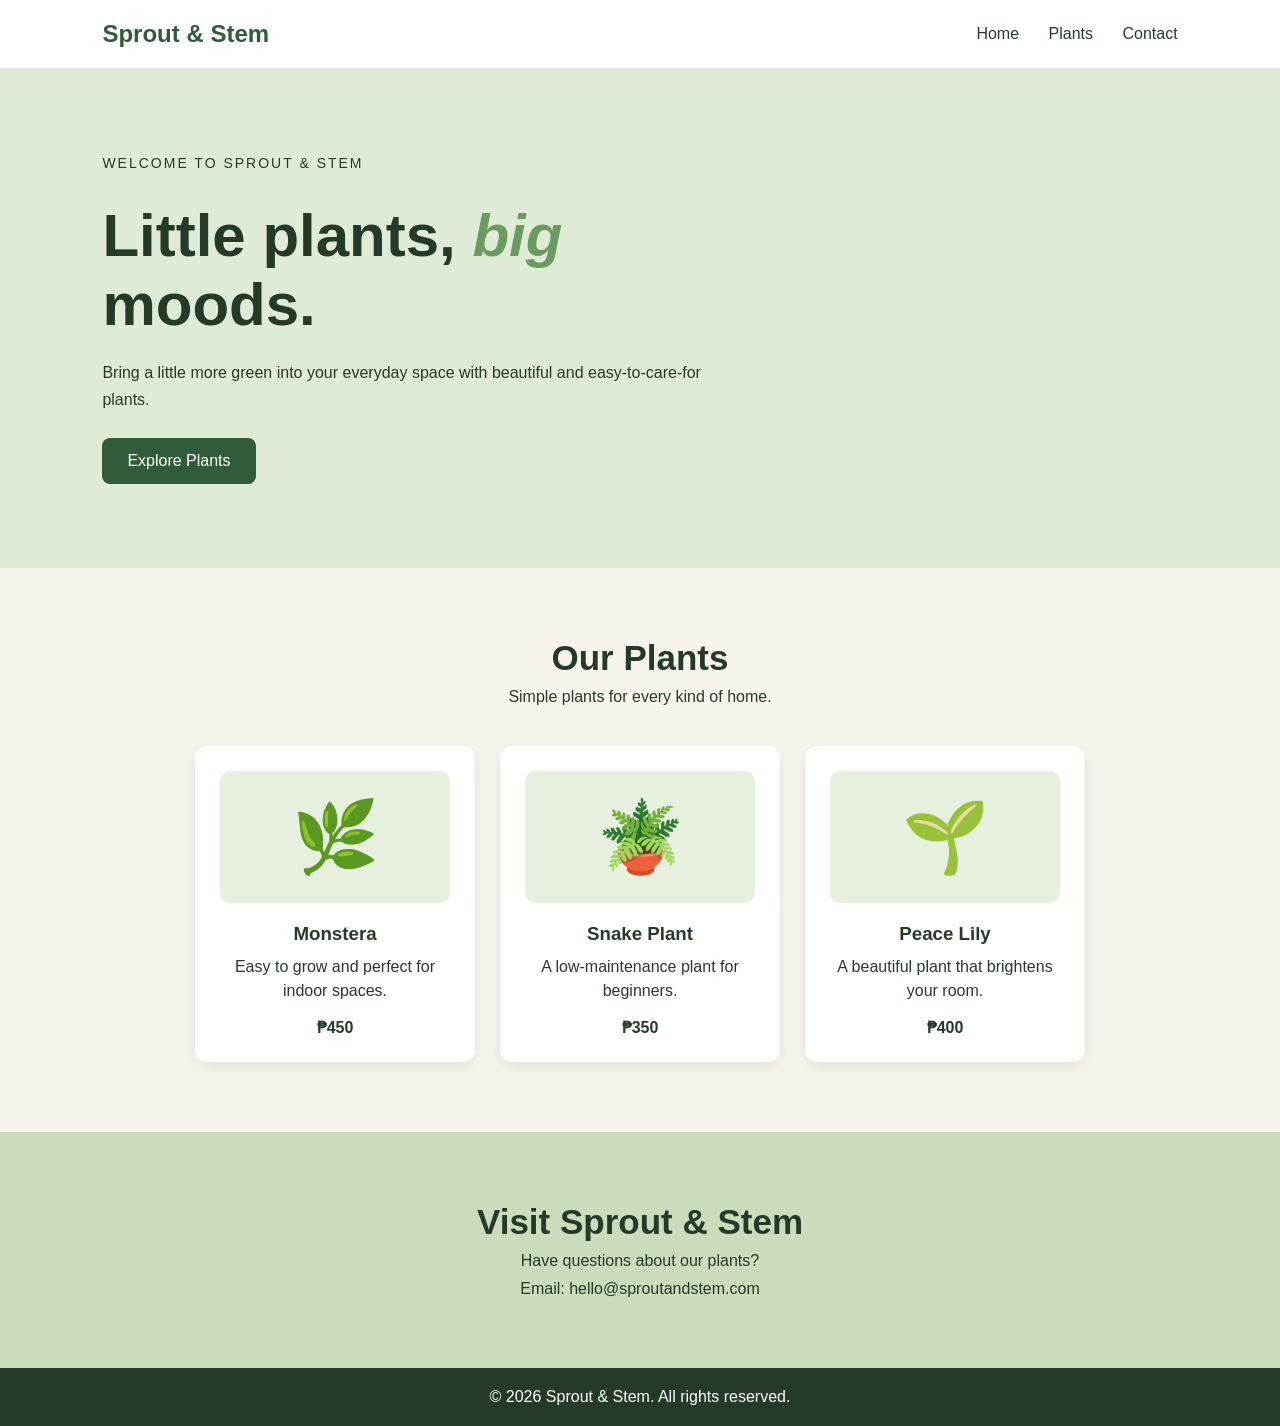
==== index.html @ f2dc66a1 "feat: add Sprout and Stem homepage" ====
<!DOCTYPE html>
<html lang="en">
<head>
    <meta charset="UTF-8">
    <meta name="viewport" content="width=device-width, initial-scale=1.0">
    <title>Sprout & Stem</title>
    <link rel="stylesheet" href="style.css">
</head>
<body>

    <nav>
        <h2>Sprout & Stem</h2>

        <div>
            <a href="#home">Home</a>
            <a href="#plants">Plants</a>
            <a href="#contact">Contact</a>
        </div>
    </nav>

    <section id="home" class="hero">
        <div>
            <p class="small-title">WELCOME TO SPROUT & STEM</p>
            <h1>Little plants, <em>big</em> moods.</h1>
            <p>
                Bring a little more green into your everyday space
                with beautiful and easy-to-care-for plants.
            </p>

            <a href="#plants" class="button">Explore Plants</a>
        </div>
    </section>

    <section id="plants" class="plants">
        <h2>Our Plants</h2>
        <p>Simple plants for every kind of home.</p>

        <div class="plant-container">

            <div class="plant-card">
                <div class="plant-image">🌿</div>
                <h3>Monstera</h3>
                <p>Easy to grow and perfect for indoor spaces.</p>
                <strong>₱450</strong>
            </div>

            <div class="plant-card">
                <div class="plant-image">🪴</div>
                <h3>Snake Plant</h3>
                <p>A low-maintenance plant for beginners.</p>
                <strong>₱350</strong>
            </div>

            <div class="plant-card">
                <div class="plant-image">🌱</div>
                <h3>Peace Lily</h3>
                <p>A beautiful plant that brightens your room.</p>
                <strong>₱400</strong>
            </div>

        </div>
    </section>

    <section id="contact" class="contact">
        <h2>Visit Sprout & Stem</h2>
        <p>Have questions about our plants?</p>
        <p>Email: hello@sproutandstem.com</p>
    </section>

    <footer>
        <p>© 2026 Sprout & Stem. All rights reserved.</p>
    </footer>

</body>
</html>
---- style.css ----
* {
    box-sizing: border-box;
    margin: 0;
    padding: 0;
}

body {
    font-family: Arial, sans-serif;
    background: #f7f4ed;
    color: #263a29;
}

nav {
    display: flex;
    justify-content: space-between;
    align-items: center;
    padding: 20px 8%;
    background: white;
}

nav h2 {
    color: #315c3b;
}

nav a {
    margin-left: 25px;
    text-decoration: none;
    color: #263a29;
}

.hero {
    min-height: 500px;
    display: flex;
    align-items: center;
    padding: 60px 8%;
    background: #dfead7;
}

.hero div {
    max-width: 650px;
}

.small-title {
    font-size: 14px;
    letter-spacing: 2px;
    margin-bottom: 15px;
}

.hero h1 {
    font-size: 60px;
    margin-bottom: 20px;
}

.hero h1 em {
    color: #6a9b61;
}

.hero p {
    line-height: 1.7;
    margin-bottom: 25px;
}

.button {
    display: inline-block;
    background: #315c3b;
    color: white;
    padding: 14px 25px;
    text-decoration: none;
    border-radius: 8px;
}

.plants {
    padding: 70px 8%;
    text-align: center;
}

.plants h2,
.contact h2 {
    font-size: 35px;
    margin-bottom: 10px;
}

.plant-container {
    display: flex;
    justify-content: center;
    gap: 25px;
    margin-top: 40px;
}

.plant-card {
    width: 280px;
    background: white;
    padding: 25px;
    border-radius: 12px;
    box-shadow: 0 5px 15px rgba(0,0,0,0.08);
}

.plant-image {
    font-size: 70px;
    padding: 25px;
    background: #e7f0df;
    border-radius: 10px;
    margin-bottom: 20px;
}

.plant-card h3 {
    margin-bottom: 10px;
}

.plant-card p {
    line-height: 1.5;
    margin-bottom: 15px;
}

.contact {
    text-align: center;
    padding: 70px 20px;
    background: #cbdcbc;
}

.contact p {
    margin-top: 10px;
}

footer {
    text-align: center;
    padding: 20px;
    background: #263a29;
    color: white;
}

@media (max-width: 768px) {
    nav {
        flex-direction: column;
        gap: 15px;
    }

    .hero h1 {
        font-size: 40px;
    }

    .plant-container {
        flex-direction: column;
        align-items: center;
    }
}
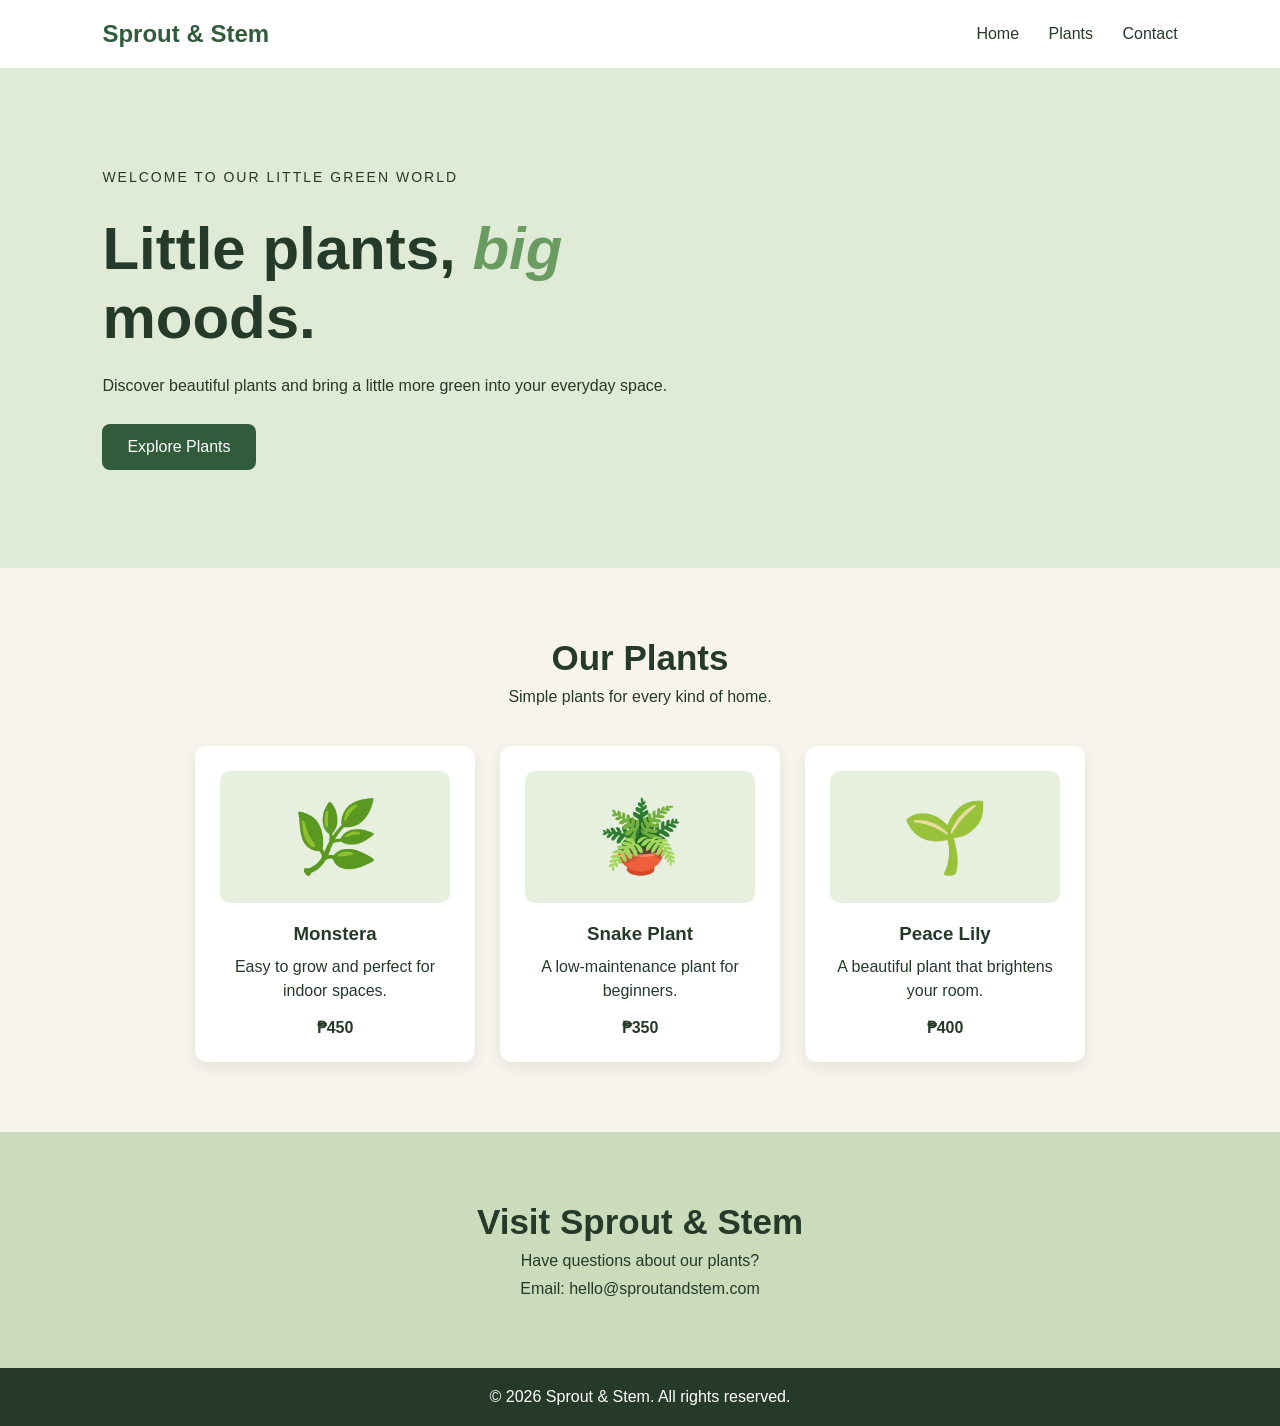
==== commit 23212f06: "Update homepage" ====
--- a/index.html
+++ b/index.html
@@ -20,11 +20,11 @@
 
     <section id="home" class="hero">
         <div>
-            <p class="small-title">WELCOME TO SPROUT & STEM</p>
+            <p class="small-title">WELCOME TO OUR LITTLE GREEN WORLD</p>
             <h1>Little plants, <em>big</em> moods.</h1>
             <p>
-                Bring a little more green into your everyday space
-                with beautiful and easy-to-care-for plants.
+                 Discover beautiful plants and bring a little more
+    green into your everyday space.
             </p>
 
             <a href="#plants" class="button">Explore Plants</a>
